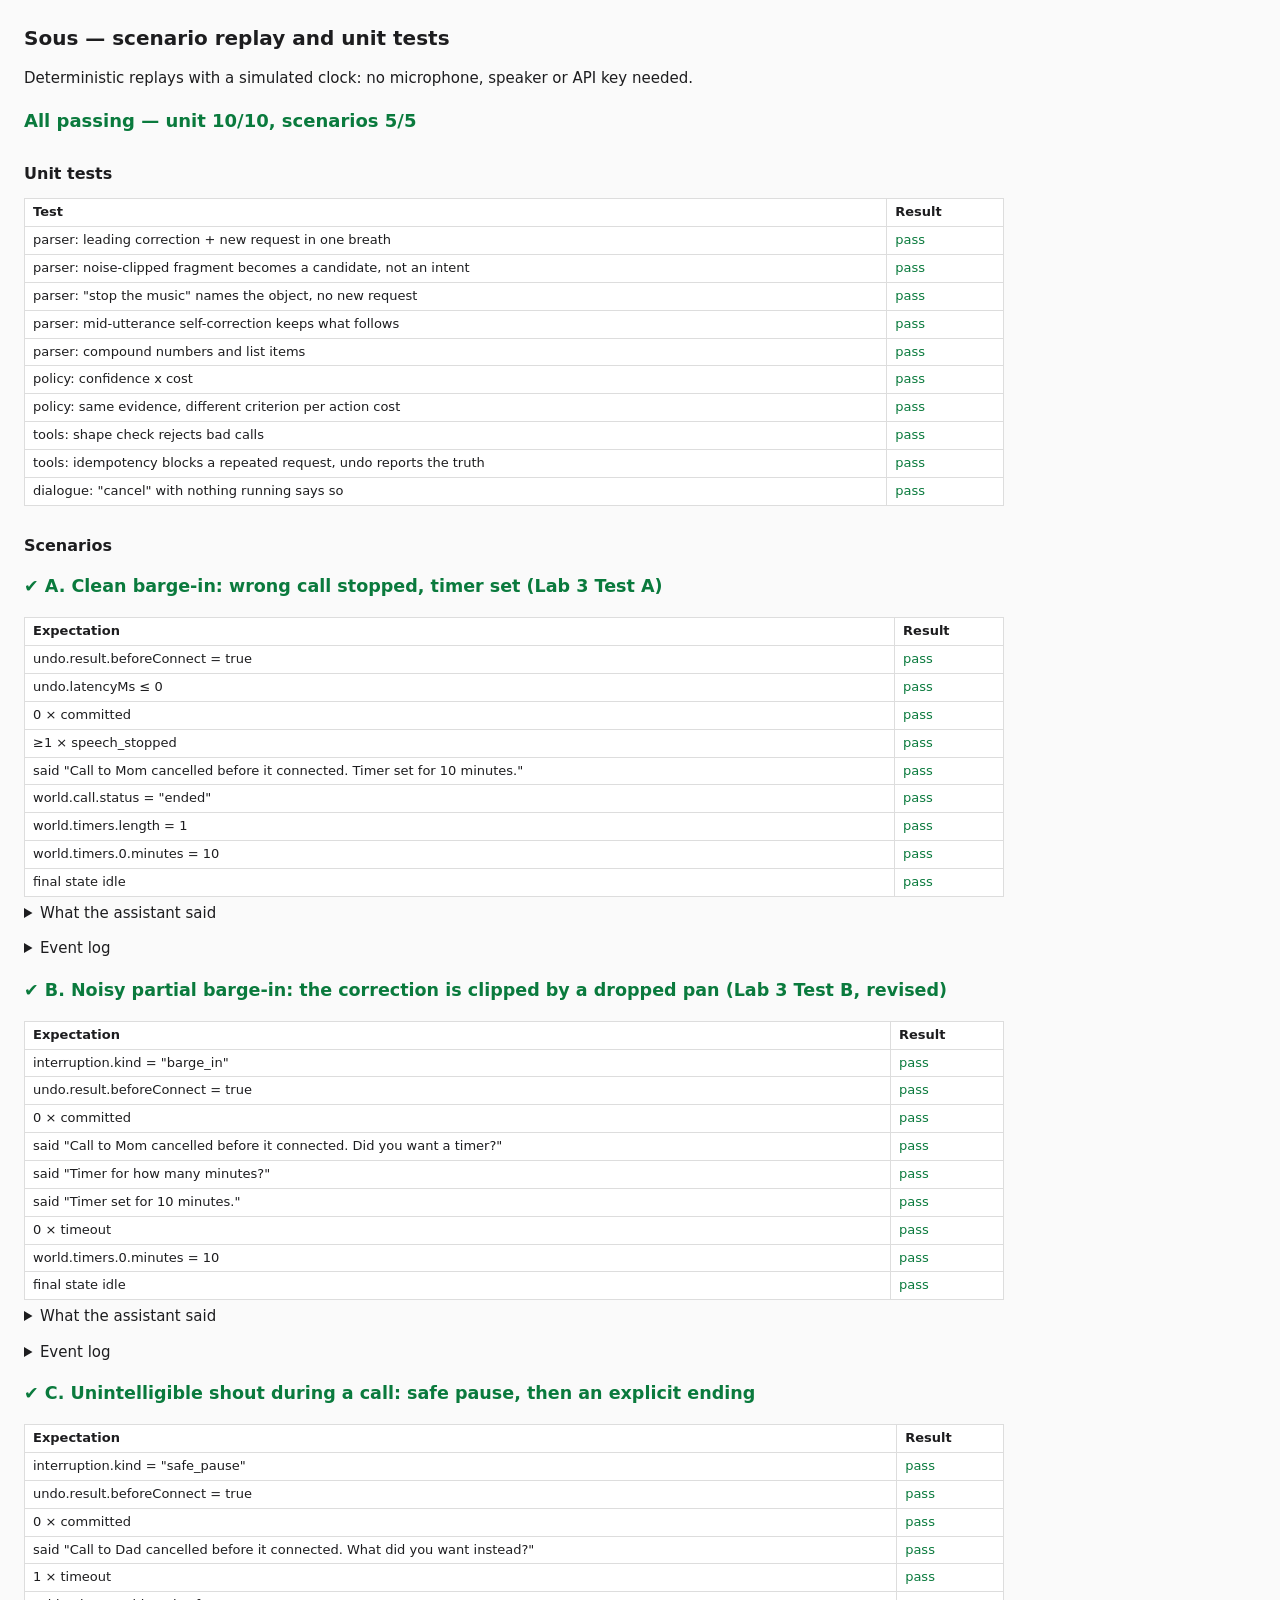
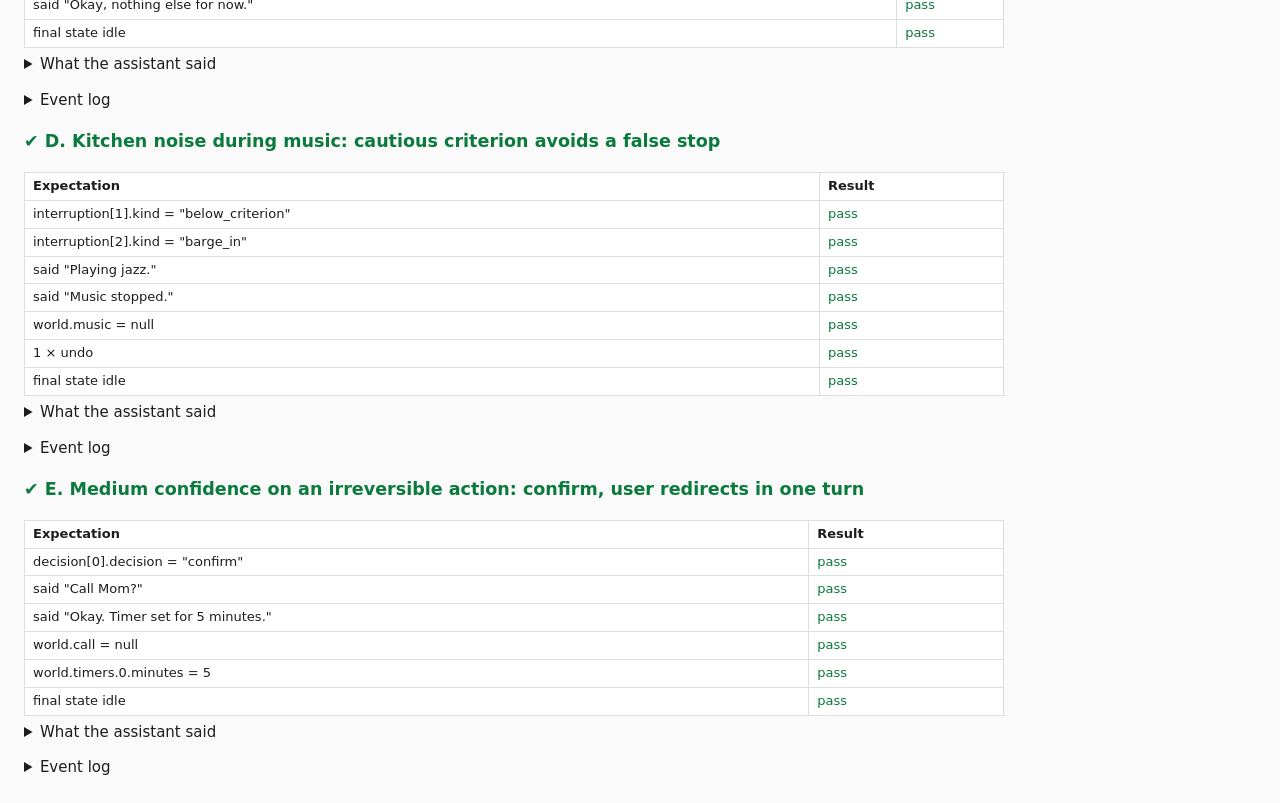
==== tests.html @ 5b1bdb44 "Add scenario replay tests and local server Five recorded scenarios (Lab 3 Tests A and B, safe pause," ====
<!doctype html>
<html lang="en">
<head>
  <meta charset="utf-8">
  <meta name="viewport" content="width=device-width, initial-scale=1">
  <title>Sous tests</title>
  <style>
    body { font: 15px/1.45 system-ui, sans-serif; margin: 24px; color: #1d1d1f; background: #fafafa; }
    h1 { font-size: 20px; } h2 { font-size: 16px; margin-top: 28px; }
    .pass { color: #0a7a3d; } .fail { color: #b3261e; font-weight: 600; }
    table { border-collapse: collapse; width: 100%; max-width: 980px; background: #fff; }
    td, th { border: 1px solid #ddd; padding: 4px 8px; text-align: left; vertical-align: top; font-size: 13px; }
    details { margin: 6px 0 14px; } pre { font-size: 12px; background: #f1f1f1; padding: 8px; overflow: auto; }
    #summary { font-size: 18px; font-weight: 600; }
  </style>
</head>
<body>
  <h1>Sous — scenario replay and unit tests</h1>
  <p>Deterministic replays with a simulated clock: no microphone, speaker or API key needed.</p>
  <p id="summary">Running…</p>
  <h2>Unit tests</h2>
  <table id="unit"><tr><th>Test</th><th>Result</th></tr></table>
  <h2>Scenarios</h2>
  <div id="scenarios"></div>
  <script type="module">
    import { runUnitTests, runScenario, loadScenarios } from './tests/runner.js';
    const esc = (s) => String(s).replace(/[&<>]/g, (c) => ({ '&': '&amp;', '<': '&lt;', '>': '&gt;' }[c]));
    const unit = runUnitTests();
    const ut = document.getElementById('unit');
    for (const r of unit) ut.insertAdjacentHTML('beforeend',
      `<tr><td>${esc(r.name)}</td><td class="${r.ok ? 'pass' : 'fail'}">${r.ok ? 'pass' : esc(r.error)}</td></tr>`);

    const scs = await loadScenarios();
    const results = scs.map((s) => runScenario(s));
    const box = document.getElementById('scenarios');
    for (const r of results) {
      const rows = r.checks.map((c) => `<tr><td>${esc(c.desc)}</td><td class="${c.ok ? 'pass' : 'fail'}">${c.ok ? 'pass' : 'FAIL — got ' + esc(JSON.stringify(c.actual))}</td></tr>`).join('');
      box.insertAdjacentHTML('beforeend', `
        <h3 class="${r.passed ? 'pass' : 'fail'}">${r.passed ? '✔' : '✘'} ${esc(r.title)}</h3>
        <table><tr><th>Expectation</th><th>Result</th></tr>${rows}</table>
        <details><summary>What the assistant said</summary><pre>${esc(r.said.join('\n'))}</pre></details>
        <details><summary>Event log</summary><pre>${esc(r.events.map((e) => JSON.stringify(e)).join('\n'))}</pre></details>`);
    }
    const uPass = unit.filter((r) => r.ok).length, sPass = results.filter((r) => r.passed).length;
    const all = uPass === unit.length && sPass === results.length;
    const s = document.getElementById('summary');
    s.textContent = `${all ? 'All passing' : 'Failures'} — unit ${uPass}/${unit.length}, scenarios ${sPass}/${results.length}`;
    s.className = all ? 'pass' : 'fail';
    window.__testResults = { unit, scenarios: results.map((r) => ({ id: r.id, passed: r.passed, failed: r.checks.filter((c) => !c.ok) })) };
  </script>
</body>
</html>
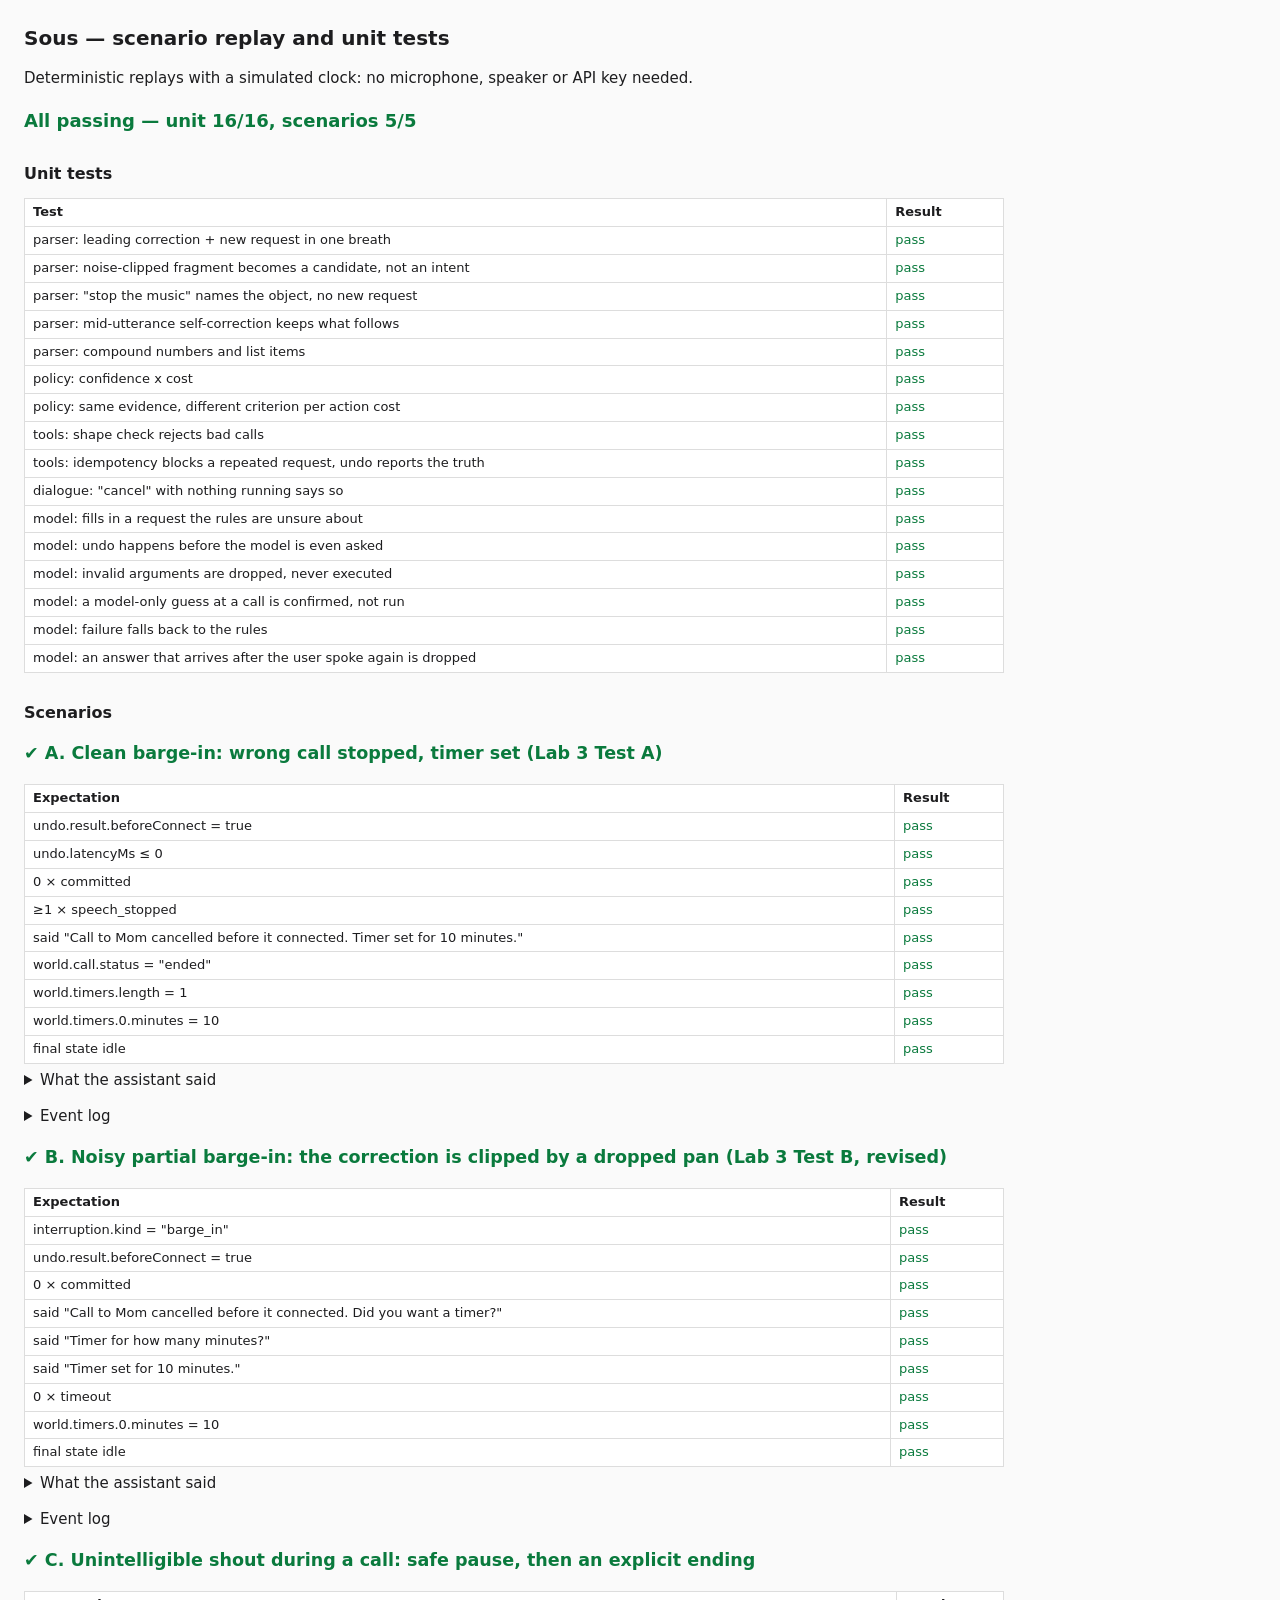
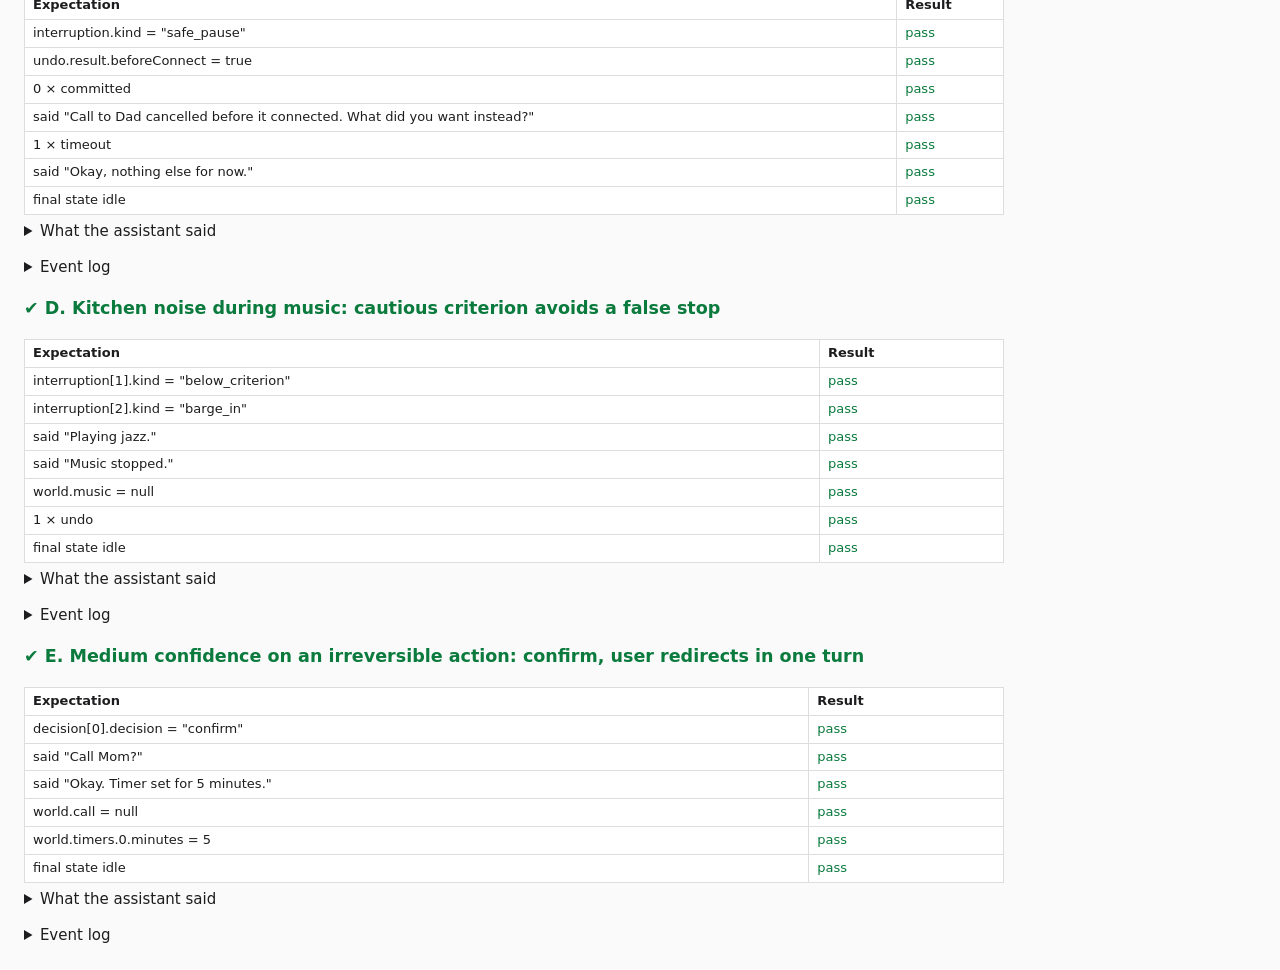
==== commit 39bbbada: "Add optional LLM interpreter behind a local proxy; undo never waits for it server.py exposes POST /a" ====
--- a/tests.html
+++ b/tests.html
@@ -25,7 +25,7 @@
   <script type="module">
     import { runUnitTests, runScenario, loadScenarios } from './tests/runner.js';
     const esc = (s) => String(s).replace(/[&<>]/g, (c) => ({ '&': '&amp;', '<': '&lt;', '>': '&gt;' }[c]));
-    const unit = runUnitTests();
+    const unit = await runUnitTests();
     const ut = document.getElementById('unit');
     for (const r of unit) ut.insertAdjacentHTML('beforeend',
       `<tr><td>${esc(r.name)}</td><td class="${r.ok ? 'pass' : 'fail'}">${r.ok ? 'pass' : esc(r.error)}</td></tr>`);
